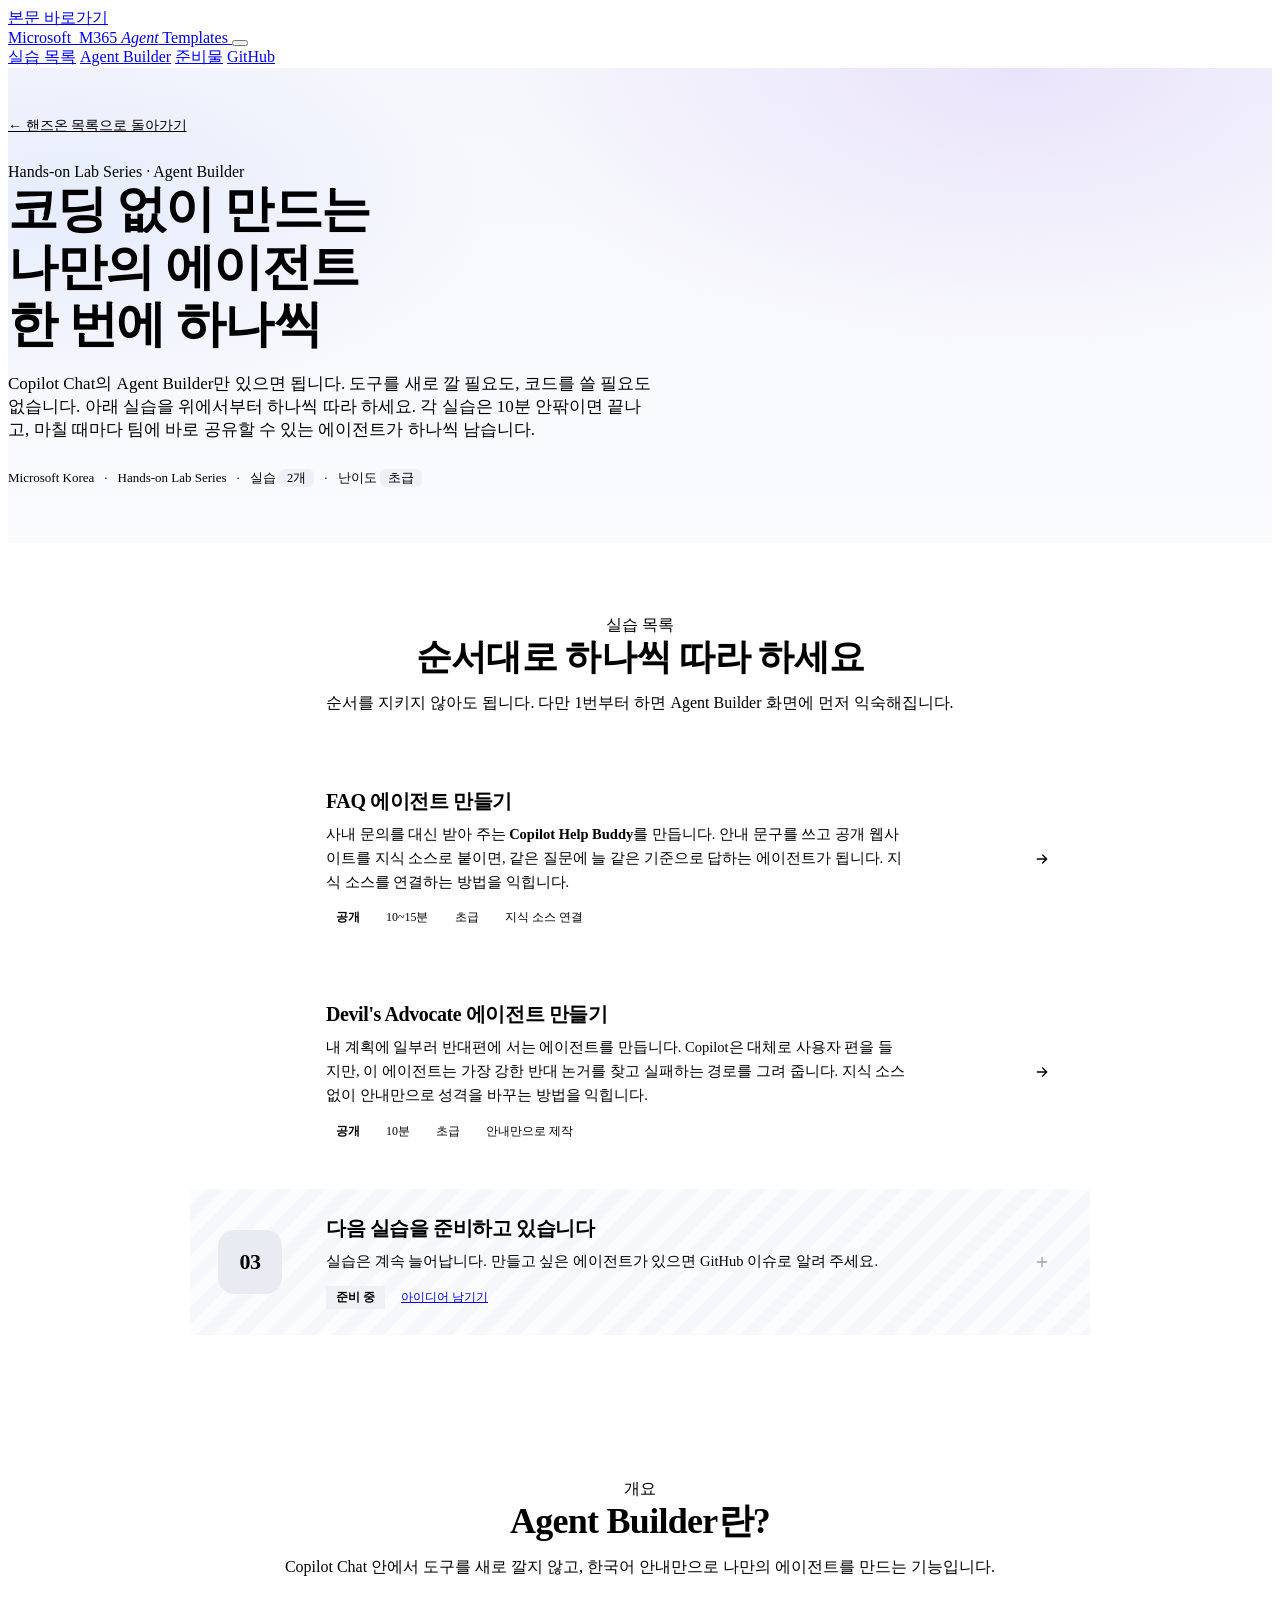
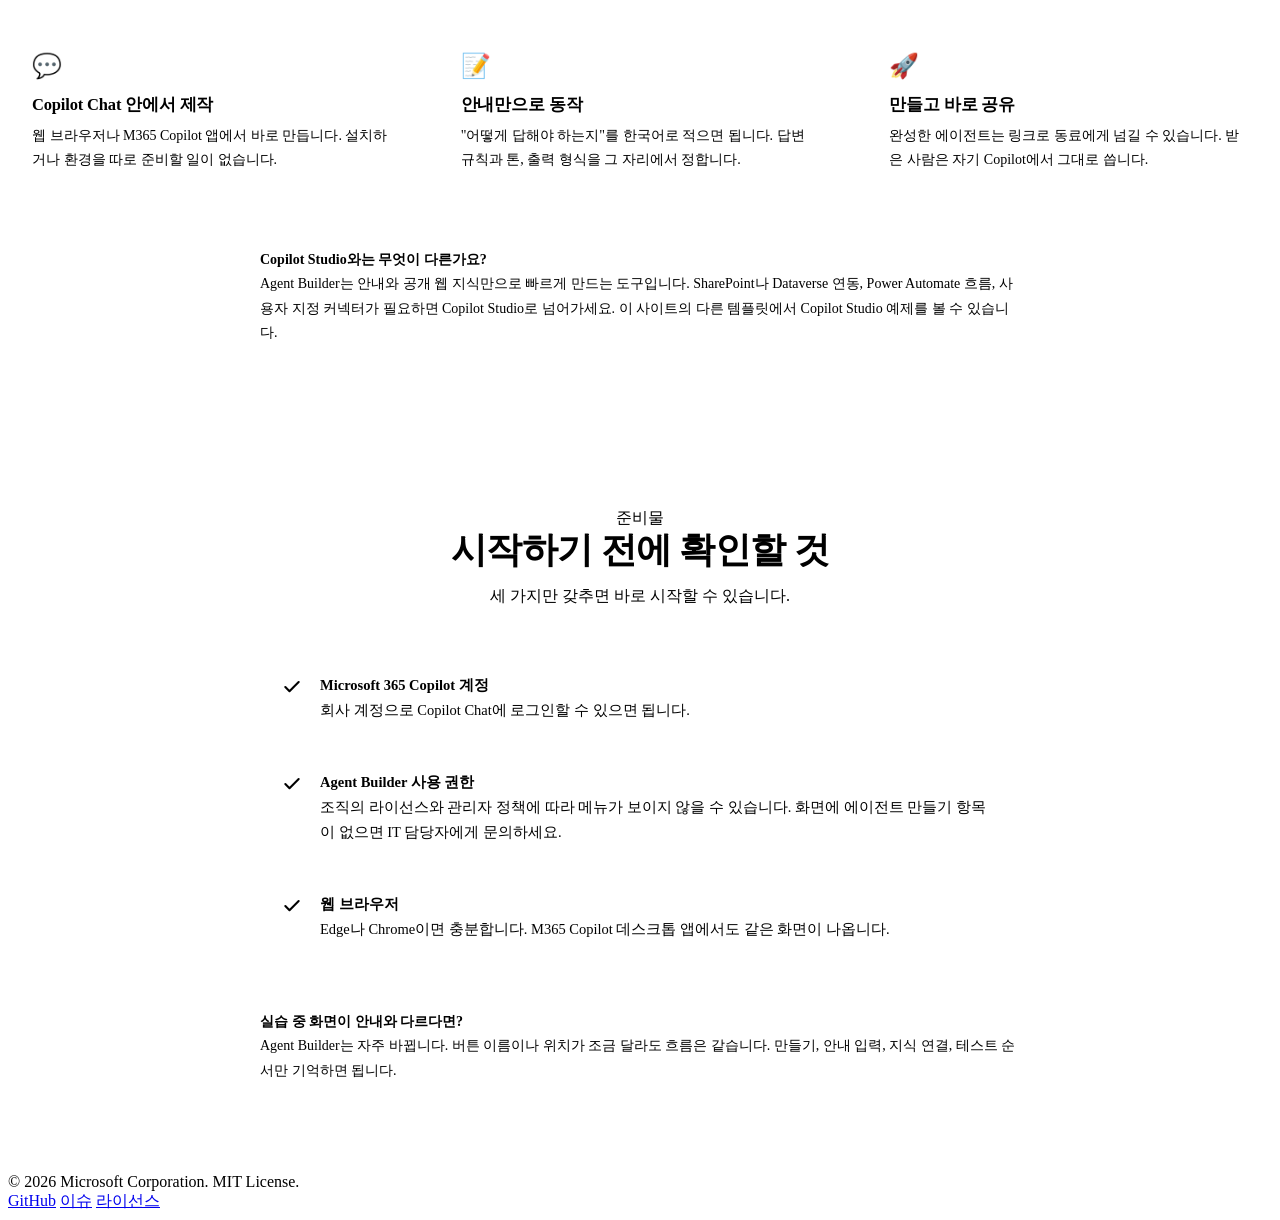
==== templates/agent-builder-labs/index.html @ c6bb88de "Agent Builder 실습 허브 페이지 추가 FAQ 에이전트와 Devil's Advocate 실습을 한 묶음으로 안내하는 허브 페이지를 만들었다. 핸즈온 카드를 개별 랩이 아니" ====
<!DOCTYPE html>
<html lang="ko">
<head>
  <meta charset="UTF-8" />
  <meta name="viewport" content="width=device-width, initial-scale=1.0" />
  <meta name="description" content="Copilot Chat의 Agent Builder로 나만의 에이전트를 만드는 실습 묶음입니다. 한 번에 하나씩 10분이면 끝납니다." />
  <meta name="theme-color" content="#fafbfd" />

  <link rel="icon" type="image/png" sizes="32x32" href="../../images/favicon-32.png" />
  <link rel="icon" type="image/png" sizes="256x256" href="../../images/favicon-256.png" />

  <title>Agent Builder 실습 — M365 Agent Templates</title>

  <link rel="preconnect" href="https://fonts.googleapis.com" />
  <link rel="preconnect" href="https://fonts.gstatic.com" crossorigin />
  <link
    href="https://fonts.googleapis.com/css2?family=Pretendard:wght@400;500;600;700;800&family=JetBrains+Mono:wght@400;600&display=swap"
    rel="stylesheet"
  />
  <link rel="stylesheet" href="../../styles.css" />

  <style>
    /* ===== Sub-page shell ===== */
    .subpage-hero {
      padding: 48px 0 56px;
      background:
        radial-gradient(900px 480px at 80% 0%, rgba(124, 58, 237, 0.10), transparent 60%),
        radial-gradient(700px 360px at 5% 30%, rgba(37, 99, 255, 0.08), transparent 60%),
        linear-gradient(180deg, #f6f7fc 0%, #fafbfd 100%);
    }
    .subpage-hero .hero-grid { display: block; max-width: 820px; }
    .subpage-hero h1 {
      font-size: clamp(30px, 4.4vw, 50px);
      line-height: 1.15;
      letter-spacing: -0.03em;
      margin: 0 0 18px;
      font-weight: 800;
      color: var(--text);
    }
    /* 한글 1글자 ≈ 0.86em (Pretendard). 38em ≈ 44자 */
    .subpage-hero .lead {
      font-size: 17px;
      color: var(--text-dim);
      margin: 0 0 28px;
      max-width: 38em;
    }
    .hero-meta {
      display: flex;
      flex-wrap: wrap;
      gap: 10px;
      align-items: center;
      font-size: 13px;
      color: var(--text-dim);
      margin-top: 18px;
    }
    .hero-meta code {
      font-family: var(--font-mono);
      font-size: 12.5px;
      padding: 2px 8px;
      background: #eef0f8;
      border-radius: 6px;
      color: var(--text-soft);
    }

    .back-link {
      display: inline-flex;
      align-items: center;
      gap: 6px;
      font-size: 14px;
      color: var(--text-soft);
      margin-bottom: 28px;
      transition: color 0.15s ease;
    }
    .back-link:hover { color: var(--text); }

    .section { padding: 72px 0; }
    .section-alt {
      background: var(--surface-2);
      border-top: 1px solid var(--border);
      border-bottom: 1px solid var(--border);
    }
    .section-head {
      text-align: center;
      max-width: 720px;
      margin: 0 auto 48px;
    }
    .section-head .eyebrow { margin-bottom: 16px; }
    .section-head h2 {
      font-size: clamp(26px, 3.2vw, 36px);
      line-height: 1.2;
      letter-spacing: -0.02em;
      margin: 0 0 14px;
      font-weight: 800;
      color: var(--text);
    }
    .section-head .lead {
      font-size: 16px;
      color: var(--text-dim);
      margin: 0;
    }

    /* ===== Lab list ===== */
    .lab-list {
      display: grid;
      gap: 20px;
      max-width: 900px;
      margin: 0 auto;
    }
    .lab-card {
      position: relative;
      display: grid;
      grid-template-columns: 84px 1fr auto;
      align-items: center;
      gap: 24px;
      padding: 26px 28px;
      background: var(--surface);
      border: 1px solid var(--border);
      border-radius: var(--radius);
      box-shadow: var(--shadow-xs);
      transition: border-color 0.15s ease, box-shadow 0.2s ease, transform 0.2s ease;
    }
    .lab-card.is-live:hover {
      border-color: var(--border-strong);
      box-shadow: var(--shadow);
      transform: translateY(-2px);
    }
    .lab-card.is-soon {
      background: repeating-linear-gradient(
        135deg, #fbfcfe, #fbfcfe 12px, #f6f7fb 12px, #f6f7fb 24px
      );
    }

    .lab-num {
      display: flex;
      align-items: center;
      justify-content: center;
      width: 64px;
      height: 64px;
      border-radius: 16px;
      font-family: var(--font-mono);
      font-size: 22px;
      font-weight: 600;
      letter-spacing: -0.02em;
      background: linear-gradient(135deg, var(--blue) 0%, var(--purple) 100%);
      color: #fff;
    }
    .lab-card.is-soon .lab-num {
      background: #e9ebf2;
      color: var(--muted);
    }

    .lab-body h3 {
      font-size: 20px;
      font-weight: 700;
      letter-spacing: -0.02em;
      margin: 0 0 8px;
      color: var(--text);
    }
    .lab-body h3 a {
      color: inherit;
      text-decoration: none;
    }
    .lab-body h3 a::after {
      content: "";
      position: absolute;
      inset: 0;
      border-radius: var(--radius);
    }
    .lab-body p {
      font-size: 14.5px;
      line-height: 1.65;
      color: var(--text-dim);
      margin: 0 0 12px;
      max-width: 40em;
    }
    .lab-tags {
      display: flex;
      flex-wrap: wrap;
      gap: 6px;
    }
    .lab-tags span {
      font-size: 12px;
      padding: 3px 10px;
      border-radius: var(--radius-pill);
      background: var(--surface-2);
      border: 1px solid var(--border);
      color: var(--text-soft);
    }
    .lab-tags span.state-live {
      background: var(--tag-handson-bg);
      border-color: transparent;
      color: var(--tag-handson-fg);
      font-weight: 600;
    }
    .lab-tags span.state-soon {
      background: #f0f1f6;
      border-color: transparent;
      color: var(--muted);
      font-weight: 600;
    }

    .lab-go {
      display: inline-flex;
      align-items: center;
      justify-content: center;
      width: 40px;
      height: 40px;
      border-radius: 50%;
      border: 1px solid var(--border);
      color: var(--text-soft);
      flex: none;
    }
    .lab-card.is-live:hover .lab-go {
      background: var(--text);
      border-color: var(--text);
      color: #fff;
    }
    .lab-card.is-soon .lab-go { opacity: 0.35; }

    /* ===== Feature grid ===== */
    .features-grid {
      display: grid;
      grid-template-columns: repeat(3, 1fr);
      gap: 22px;
    }
    .feature {
      padding: 26px 24px;
      background: var(--surface);
      border: 1px solid var(--border);
      border-radius: var(--radius);
    }
    .feature-icon {
      font-size: 24px;
      margin-bottom: 14px;
    }
    .feature h3 {
      font-size: 16.5px;
      font-weight: 700;
      letter-spacing: -0.01em;
      margin: 0 0 8px;
      color: var(--text);
    }
    .feature p {
      font-size: 14px;
      line-height: 1.7;
      color: var(--text-dim);
      margin: 0;
    }

    /* ===== Checklist ===== */
    .checklist {
      list-style: none;
      padding: 0;
      margin: 0 auto;
      max-width: 760px;
      display: grid;
      gap: 12px;
    }
    .checklist li {
      display: grid;
      grid-template-columns: 24px 1fr;
      gap: 14px;
      align-items: start;
      padding: 18px 22px;
      background: var(--surface);
      border: 1px solid var(--border);
      border-radius: var(--radius-sm);
      font-size: 14.5px;
      line-height: 1.7;
      color: var(--text-soft);
    }
    .checklist li svg { margin-top: 4px; color: var(--tag-handson-fg); }
    .checklist li strong { color: var(--text); }

    .note {
      max-width: 760px;
      margin: 32px auto 0;
      padding: 18px 22px;
      background: var(--surface);
      border: 1px solid var(--border);
      border-left: 3px solid var(--tag-handson-fg);
      border-radius: var(--radius-sm);
      font-size: 14px;
      line-height: 1.75;
      color: var(--text-soft);
    }
    .note strong { color: var(--text); }

    @media (max-width: 1024px) {
      .subpage-hero { padding: 36px 0 48px; }
      .features-grid { grid-template-columns: repeat(2, 1fr); }
    }
    @media (max-width: 720px) {
      .section { padding: 56px 0; }
      .features-grid { grid-template-columns: 1fr; }
      .lab-card {
        grid-template-columns: 52px 1fr;
        gap: 16px 18px;
        padding: 22px 20px;
      }
      .lab-num { width: 52px; height: 52px; font-size: 18px; border-radius: 14px; }
      .lab-go { display: none; }
    }
  </style>
</head>
<body>
  <a class="skip-link" href="#main">본문 바로가기</a>

  <header class="site-header">
    <div class="container nav">
      <a class="brand" href="../../index.html" aria-label="M365 Agent Templates 홈">
        <span class="brand-logo" aria-hidden="true">
          <span></span><span></span><span></span><span></span>
        </span>
        <span class="brand-text">Microsoft &nbsp;M365 <em>Agent</em> Templates</span>
      </a>

      <button class="nav-toggle" aria-expanded="false" aria-controls="primary-nav" aria-label="메뉴 열기">
        <span></span><span></span><span></span>
      </button>

      <nav id="primary-nav" class="primary-nav" aria-label="주 메뉴">
        <a href="#labs">실습 목록</a>
        <a href="#about">Agent Builder</a>
        <a href="#ready">준비물</a>
        <a href="https://github.com/microsoft/KoreaCopilotAgent" target="_blank" rel="noopener">GitHub</a>
      </nav>
    </div>
  </header>

  <main id="main">
    <!-- HERO -->
    <section class="subpage-hero">
      <div class="container">
        <a class="back-link" href="../../index.html?filter=handson#templates">← 핸즈온 목록으로 돌아가기</a>

        <div class="hero-grid">
          <div class="hero-copy">
            <span class="eyebrow">Hands-on Lab Series · Agent Builder</span>
            <h1>
              코딩 없이 만드는<br />
              <span class="gradient-text">나만의 에이전트</span><br />
              한 번에 하나씩
            </h1>
            <p class="lead">
              Copilot Chat의 Agent Builder만 있으면 됩니다. 도구를 새로 깔 필요도, 코드를 쓸 필요도 없습니다.
              아래 실습을 위에서부터 하나씩 따라 하세요. 각 실습은 10분 안팎이면 끝나고,
              마칠 때마다 팀에 바로 공유할 수 있는 에이전트가 하나씩 남습니다.
            </p>

            <div class="hero-meta">
              <span>Microsoft Korea</span>
              <span aria-hidden="true">·</span>
              <span>Hands-on Lab Series</span>
              <span aria-hidden="true">·</span>
              <span>실습 <code>2개</code></span>
              <span aria-hidden="true">·</span>
              <span>난이도 <code>초급</code></span>
            </div>
          </div>
        </div>
      </div>
    </section>

    <!-- LAB LIST -->
    <section id="labs" class="section">
      <div class="container">
        <header class="section-head">
          <span class="eyebrow">실습 목록</span>
          <h2>순서대로 하나씩 따라 하세요</h2>
          <p class="lead">순서를 지키지 않아도 됩니다. 다만 1번부터 하면 Agent Builder 화면에 먼저 익숙해집니다.</p>
        </header>

        <div class="lab-list">
          <!-- Lab 01 -->
          <article class="lab-card is-live">
            <div class="lab-num" aria-hidden="true">01</div>
            <div class="lab-body">
              <h3><a href="../faq-agent-builder/">FAQ 에이전트 만들기</a></h3>
              <p>
                사내 문의를 대신 받아 주는 <strong>Copilot Help Buddy</strong>를 만듭니다.
                안내 문구를 쓰고 공개 웹사이트를 지식 소스로 붙이면, 같은 질문에 늘 같은 기준으로 답하는 에이전트가 됩니다.
                지식 소스를 연결하는 방법을 익힙니다.
              </p>
              <div class="lab-tags">
                <span class="state-live">공개</span>
                <span>10~15분</span>
                <span>초급</span>
                <span>지식 소스 연결</span>
              </div>
            </div>
            <span class="lab-go" aria-hidden="true">
              <svg width="16" height="16" viewBox="0 0 24 24" fill="none" stroke="currentColor" stroke-width="2" stroke-linecap="round" stroke-linejoin="round"><path d="M5 12h14M13 6l6 6-6 6"/></svg>
            </span>
          </article>

          <!-- Lab 02 -->
          <article class="lab-card is-live">
            <div class="lab-num" aria-hidden="true">02</div>
            <div class="lab-body">
              <h3><a href="../devils-advocate-agent-builder/">Devil's Advocate 에이전트 만들기</a></h3>
              <p>
                내 계획에 일부러 반대편에 서는 에이전트를 만듭니다.
                Copilot은 대체로 사용자 편을 들지만, 이 에이전트는 가장 강한 반대 논거를 찾고 실패하는 경로를 그려 줍니다.
                지식 소스 없이 안내만으로 성격을 바꾸는 방법을 익힙니다.
              </p>
              <div class="lab-tags">
                <span class="state-live">공개</span>
                <span>10분</span>
                <span>초급</span>
                <span>안내만으로 제작</span>
              </div>
            </div>
            <span class="lab-go" aria-hidden="true">
              <svg width="16" height="16" viewBox="0 0 24 24" fill="none" stroke="currentColor" stroke-width="2" stroke-linecap="round" stroke-linejoin="round"><path d="M5 12h14M13 6l6 6-6 6"/></svg>
            </span>
          </article>

          <!-- Next -->
          <article class="lab-card is-soon">
            <div class="lab-num" aria-hidden="true">03</div>
            <div class="lab-body">
              <h3>다음 실습을 준비하고 있습니다</h3>
              <p>
                실습은 계속 늘어납니다. 만들고 싶은 에이전트가 있으면 GitHub 이슈로 알려 주세요.
              </p>
              <div class="lab-tags">
                <span class="state-soon">준비 중</span>
                <span><a href="https://github.com/microsoft/KoreaCopilotAgent/issues" target="_blank" rel="noopener">아이디어 남기기</a></span>
              </div>
            </div>
            <span class="lab-go" aria-hidden="true">
              <svg width="16" height="16" viewBox="0 0 24 24" fill="none" stroke="currentColor" stroke-width="2" stroke-linecap="round" stroke-linejoin="round"><path d="M12 5v14M5 12h14"/></svg>
            </span>
          </article>
        </div>
      </div>
    </section>

    <!-- ABOUT -->
    <section id="about" class="section section-alt">
      <div class="container">
        <header class="section-head">
          <span class="eyebrow">개요</span>
          <h2>Agent Builder란?</h2>
          <p class="lead">Copilot Chat 안에서 도구를 새로 깔지 않고, 한국어 안내만으로 나만의 에이전트를 만드는 기능입니다.</p>
        </header>

        <div class="features-grid">
          <article class="feature">
            <div class="feature-icon" aria-hidden="true">💬</div>
            <h3>Copilot Chat 안에서 제작</h3>
            <p>웹 브라우저나 M365 Copilot 앱에서 바로 만듭니다. 설치하거나 환경을 따로 준비할 일이 없습니다.</p>
          </article>
          <article class="feature">
            <div class="feature-icon" aria-hidden="true">📝</div>
            <h3>안내만으로 동작</h3>
            <p>"어떻게 답해야 하는지"를 한국어로 적으면 됩니다. 답변 규칙과 톤, 출력 형식을 그 자리에서 정합니다.</p>
          </article>
          <article class="feature">
            <div class="feature-icon" aria-hidden="true">🚀</div>
            <h3>만들고 바로 공유</h3>
            <p>완성한 에이전트는 링크로 동료에게 넘길 수 있습니다. 받은 사람은 자기 Copilot에서 그대로 씁니다.</p>
          </article>
        </div>

        <div class="note">
          <strong>Copilot Studio와는 무엇이 다른가요?</strong><br />
          Agent Builder는 안내와 공개 웹 지식만으로 빠르게 만드는 도구입니다.
          SharePoint나 Dataverse 연동, Power Automate 흐름, 사용자 지정 커넥터가 필요하면 Copilot Studio로 넘어가세요.
          이 사이트의 다른 템플릿에서 Copilot Studio 예제를 볼 수 있습니다.
        </div>
      </div>
    </section>

    <!-- READY -->
    <section id="ready" class="section">
      <div class="container">
        <header class="section-head">
          <span class="eyebrow">준비물</span>
          <h2>시작하기 전에 확인할 것</h2>
          <p class="lead">세 가지만 갖추면 바로 시작할 수 있습니다.</p>
        </header>

        <ul class="checklist">
          <li>
            <svg width="20" height="20" viewBox="0 0 24 24" fill="none" stroke="currentColor" stroke-width="2.5" stroke-linecap="round" stroke-linejoin="round" aria-hidden="true"><polyline points="20 6 9 17 4 12"/></svg>
            <div><strong>Microsoft 365 Copilot 계정</strong><br />회사 계정으로 Copilot Chat에 로그인할 수 있으면 됩니다.</div>
          </li>
          <li>
            <svg width="20" height="20" viewBox="0 0 24 24" fill="none" stroke="currentColor" stroke-width="2.5" stroke-linecap="round" stroke-linejoin="round" aria-hidden="true"><polyline points="20 6 9 17 4 12"/></svg>
            <div><strong>Agent Builder 사용 권한</strong><br />조직의 라이선스와 관리자 정책에 따라 메뉴가 보이지 않을 수 있습니다. 화면에 에이전트 만들기 항목이 없으면 IT 담당자에게 문의하세요.</div>
          </li>
          <li>
            <svg width="20" height="20" viewBox="0 0 24 24" fill="none" stroke="currentColor" stroke-width="2.5" stroke-linecap="round" stroke-linejoin="round" aria-hidden="true"><polyline points="20 6 9 17 4 12"/></svg>
            <div><strong>웹 브라우저</strong><br />Edge나 Chrome이면 충분합니다. M365 Copilot 데스크톱 앱에서도 같은 화면이 나옵니다.</div>
          </li>
        </ul>

        <div class="note">
          <strong>실습 중 화면이 안내와 다르다면?</strong><br />
          Agent Builder는 자주 바뀝니다. 버튼 이름이나 위치가 조금 달라도 흐름은 같습니다.
          만들기, 안내 입력, 지식 연결, 테스트 순서만 기억하면 됩니다.
        </div>
      </div>
    </section>
  </main>

  <footer class="site-footer">
    <div class="container footer-grid">
      <div>© <span id="year"></span> Microsoft Corporation. MIT License.</div>
      <nav aria-label="푸터 메뉴">
        <a href="https://github.com/microsoft/KoreaCopilotAgent" target="_blank" rel="noopener">GitHub</a>
        <a href="https://github.com/microsoft/KoreaCopilotAgent/issues" target="_blank" rel="noopener">이슈</a>
        <a href="https://github.com/microsoft/KoreaCopilotAgent/blob/main/LICENSE" target="_blank" rel="noopener">라이선스</a>
      </nav>
    </div>
  </footer>

  <script>
    (function () {
      var toggle = document.querySelector(".nav-toggle");
      var nav = document.getElementById("primary-nav");
      if (toggle && nav) {
        toggle.addEventListener("click", function () {
          var isOpen = nav.classList.toggle("is-open");
          toggle.setAttribute("aria-expanded", String(isOpen));
          toggle.setAttribute("aria-label", isOpen ? "메뉴 닫기" : "메뉴 열기");
        });
      }
      var yearEl = document.getElementById("year");
      if (yearEl) yearEl.textContent = String(new Date().getFullYear());
    })();
  </script>
</body>
</html>
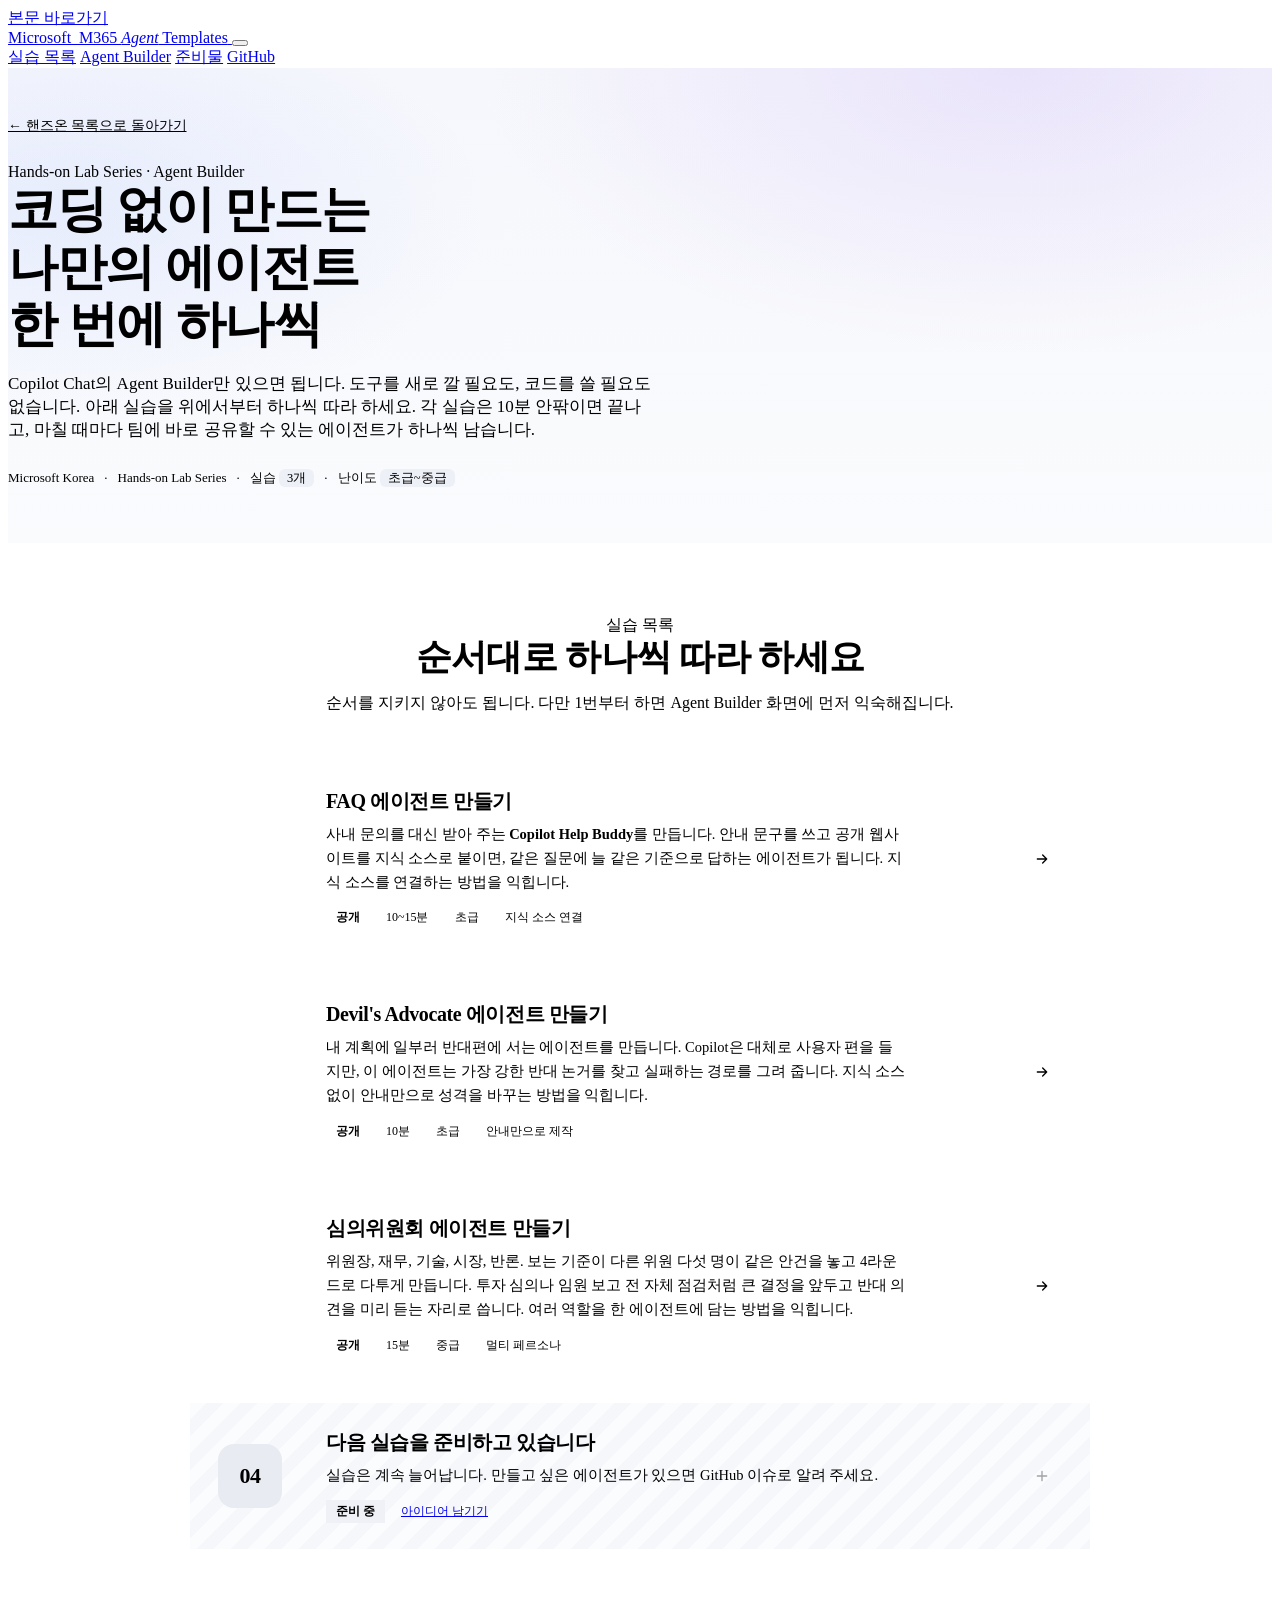
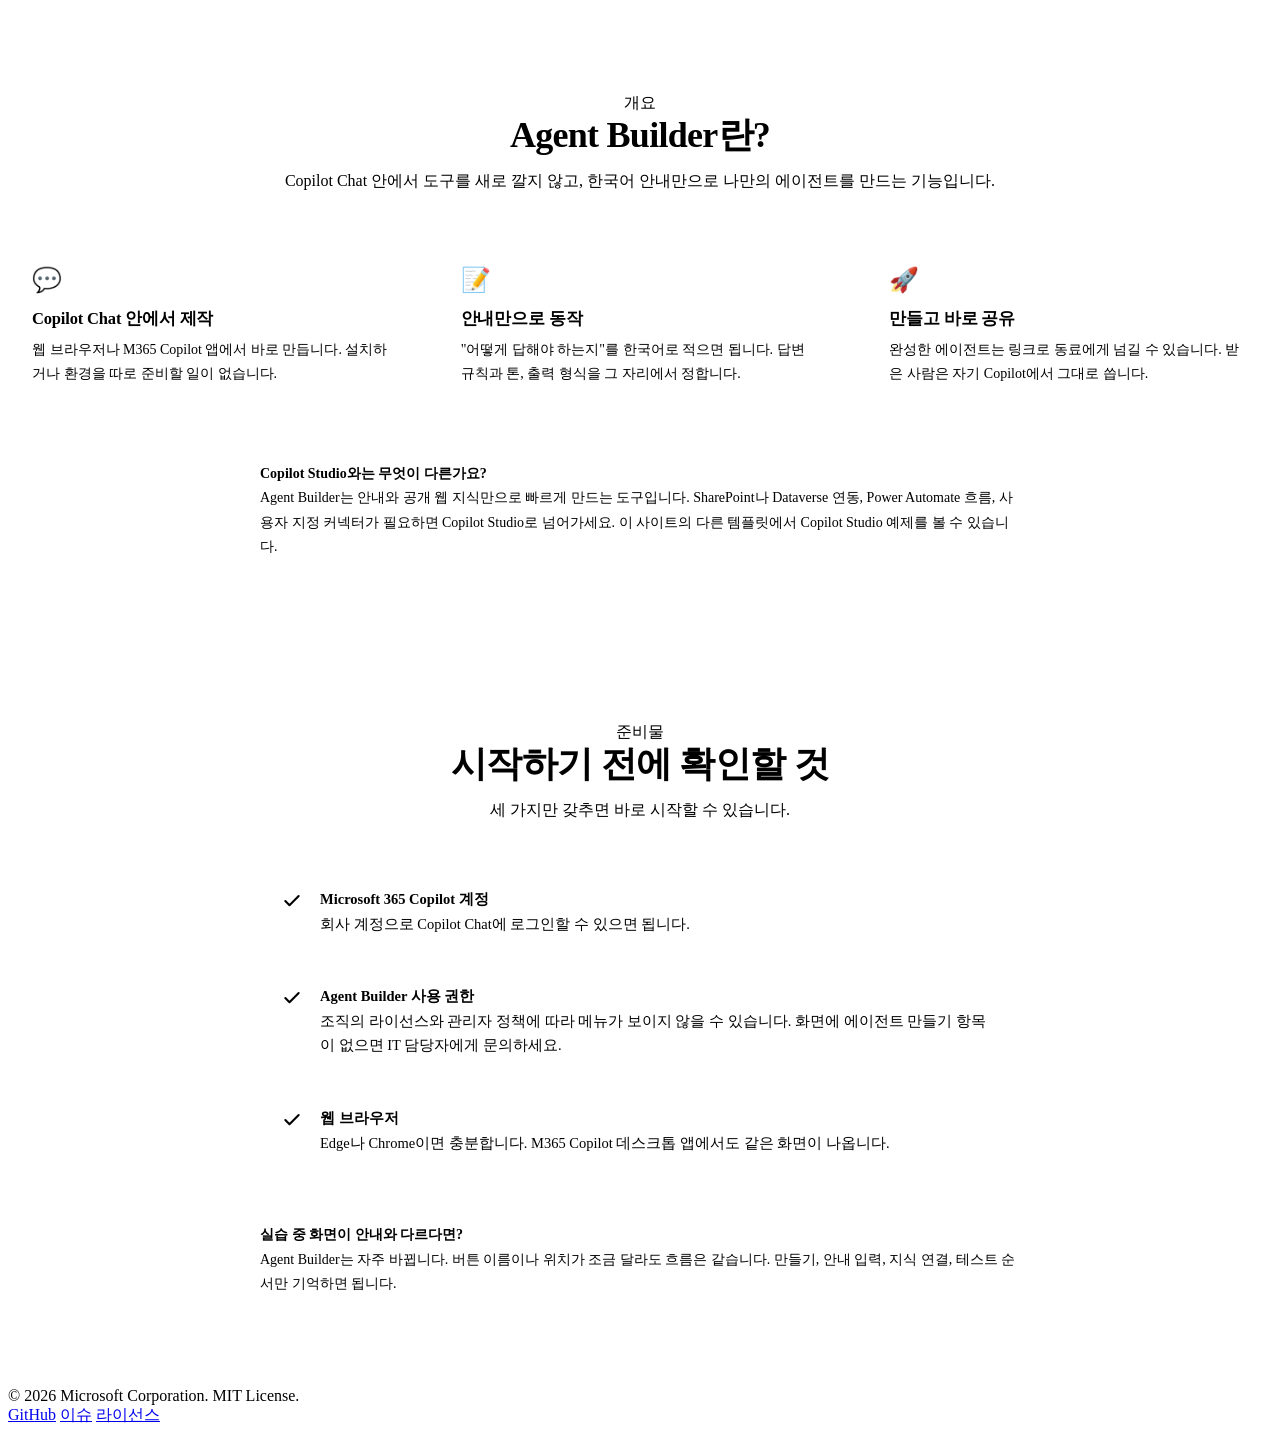
==== commit 7f93723f: "Lab 03 심의위원회 에이전트 실습 추가 위원장, 재무, 기술, 시장, 반론 다섯 위원이 4라운드로 심의하는 에이전트를 Agent Builder로 만드는 실습을 추가했다. 지식 " ====
--- a/templates/agent-builder-labs/index.html
+++ b/templates/agent-builder-labs/index.html
@@ -353,9 +353,9 @@
               <span aria-hidden="true">·</span>
               <span>Hands-on Lab Series</span>
               <span aria-hidden="true">·</span>
-              <span>실습 <code>2개</code></span>
+              <span>실습 <code>3개</code></span>
               <span aria-hidden="true">·</span>
-              <span>난이도 <code>초급</code></span>
+              <span>난이도 <code>초급~중급</code></span>
             </div>
           </div>
         </div>
@@ -416,9 +416,31 @@
             </span>
           </article>
 
+          <!-- Lab 03 -->
+          <article class="lab-card is-live">
+            <div class="lab-num" aria-hidden="true">03</div>
+            <div class="lab-body">
+              <h3><a href="../exec-committee-agent-builder/">심의위원회 에이전트 만들기</a></h3>
+              <p>
+                위원장, 재무, 기술, 시장, 반론. 보는 기준이 다른 위원 다섯 명이 같은 안건을 놓고 4라운드로 다투게 만듭니다.
+                투자 심의나 임원 보고 전 자체 점검처럼 큰 결정을 앞두고 반대 의견을 미리 듣는 자리로 씁니다.
+                여러 역할을 한 에이전트에 담는 방법을 익힙니다.
+              </p>
+              <div class="lab-tags">
+                <span class="state-live">공개</span>
+                <span>15분</span>
+                <span>중급</span>
+                <span>멀티 페르소나</span>
+              </div>
+            </div>
+            <span class="lab-go" aria-hidden="true">
+              <svg width="16" height="16" viewBox="0 0 24 24" fill="none" stroke="currentColor" stroke-width="2" stroke-linecap="round" stroke-linejoin="round"><path d="M5 12h14M13 6l6 6-6 6"/></svg>
+            </span>
+          </article>
+
           <!-- Next -->
           <article class="lab-card is-soon">
-            <div class="lab-num" aria-hidden="true">03</div>
+            <div class="lab-num" aria-hidden="true">04</div>
             <div class="lab-body">
               <h3>다음 실습을 준비하고 있습니다</h3>
               <p>
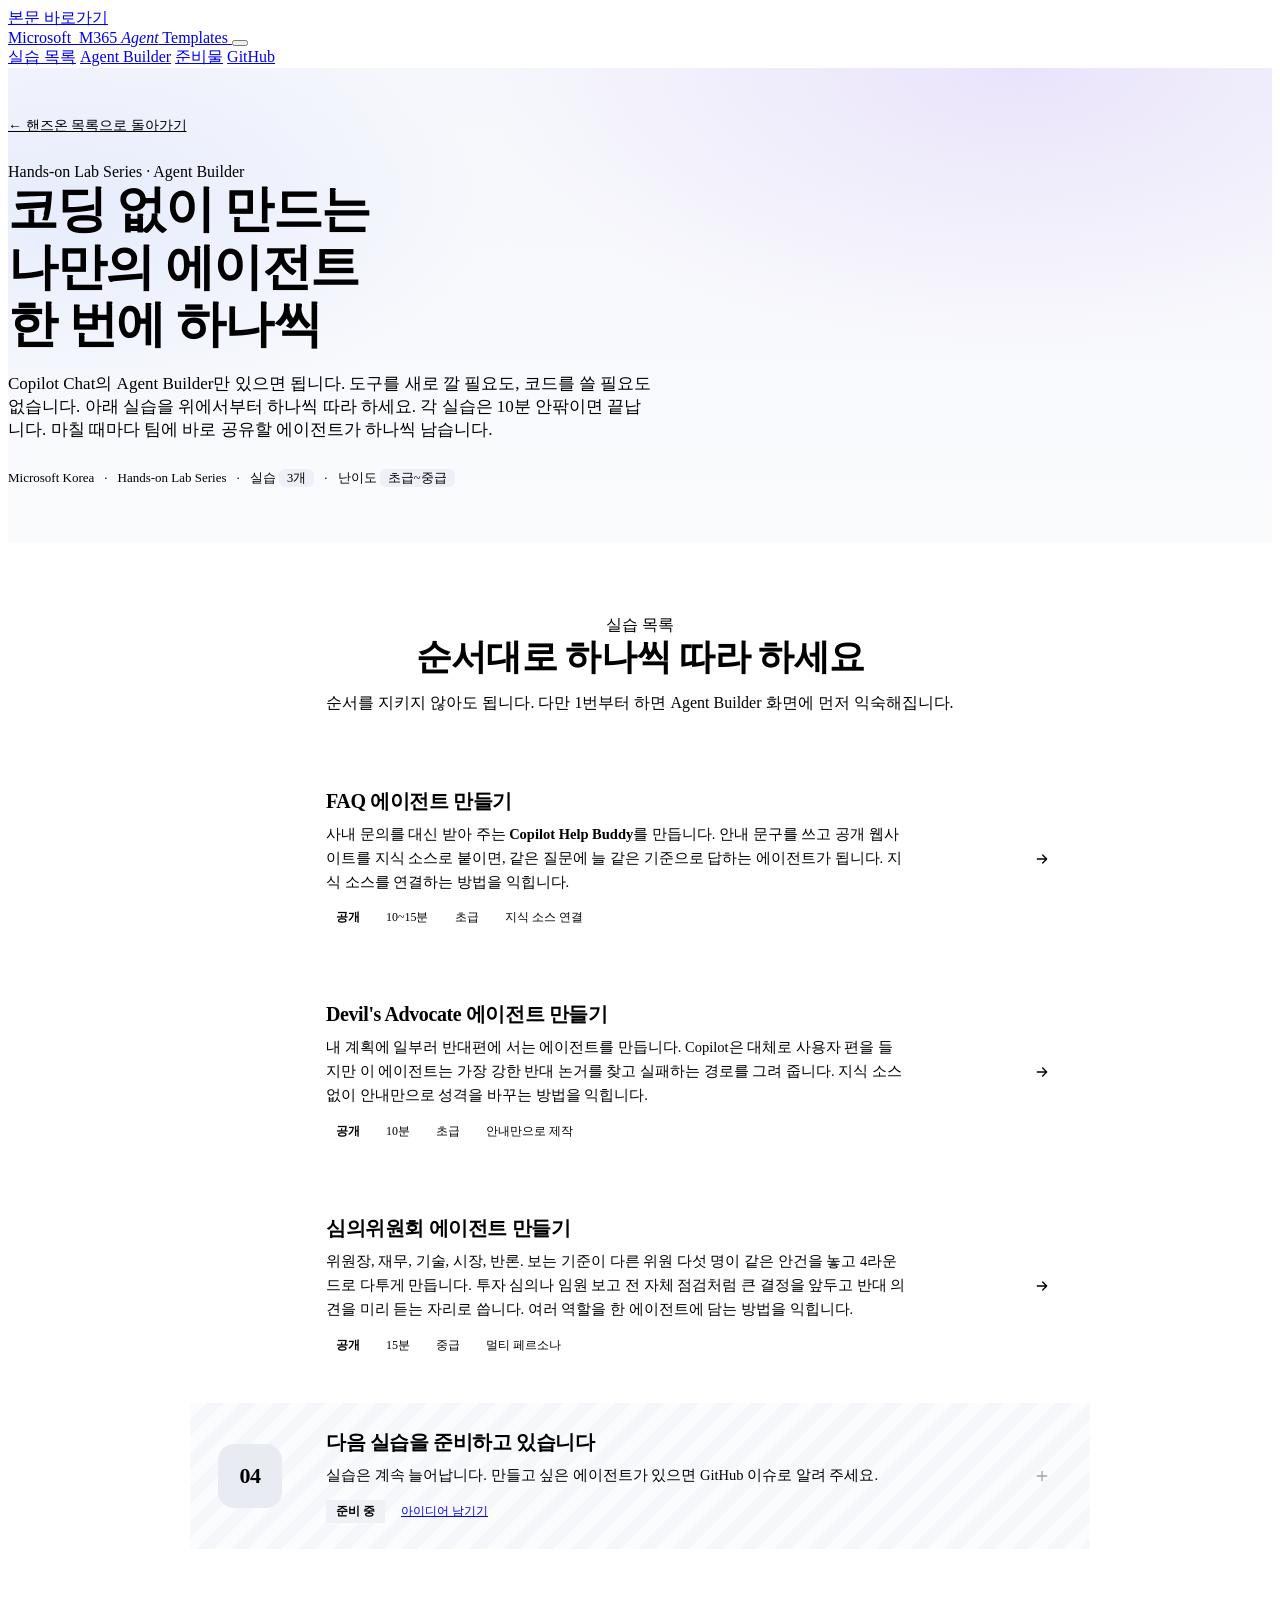
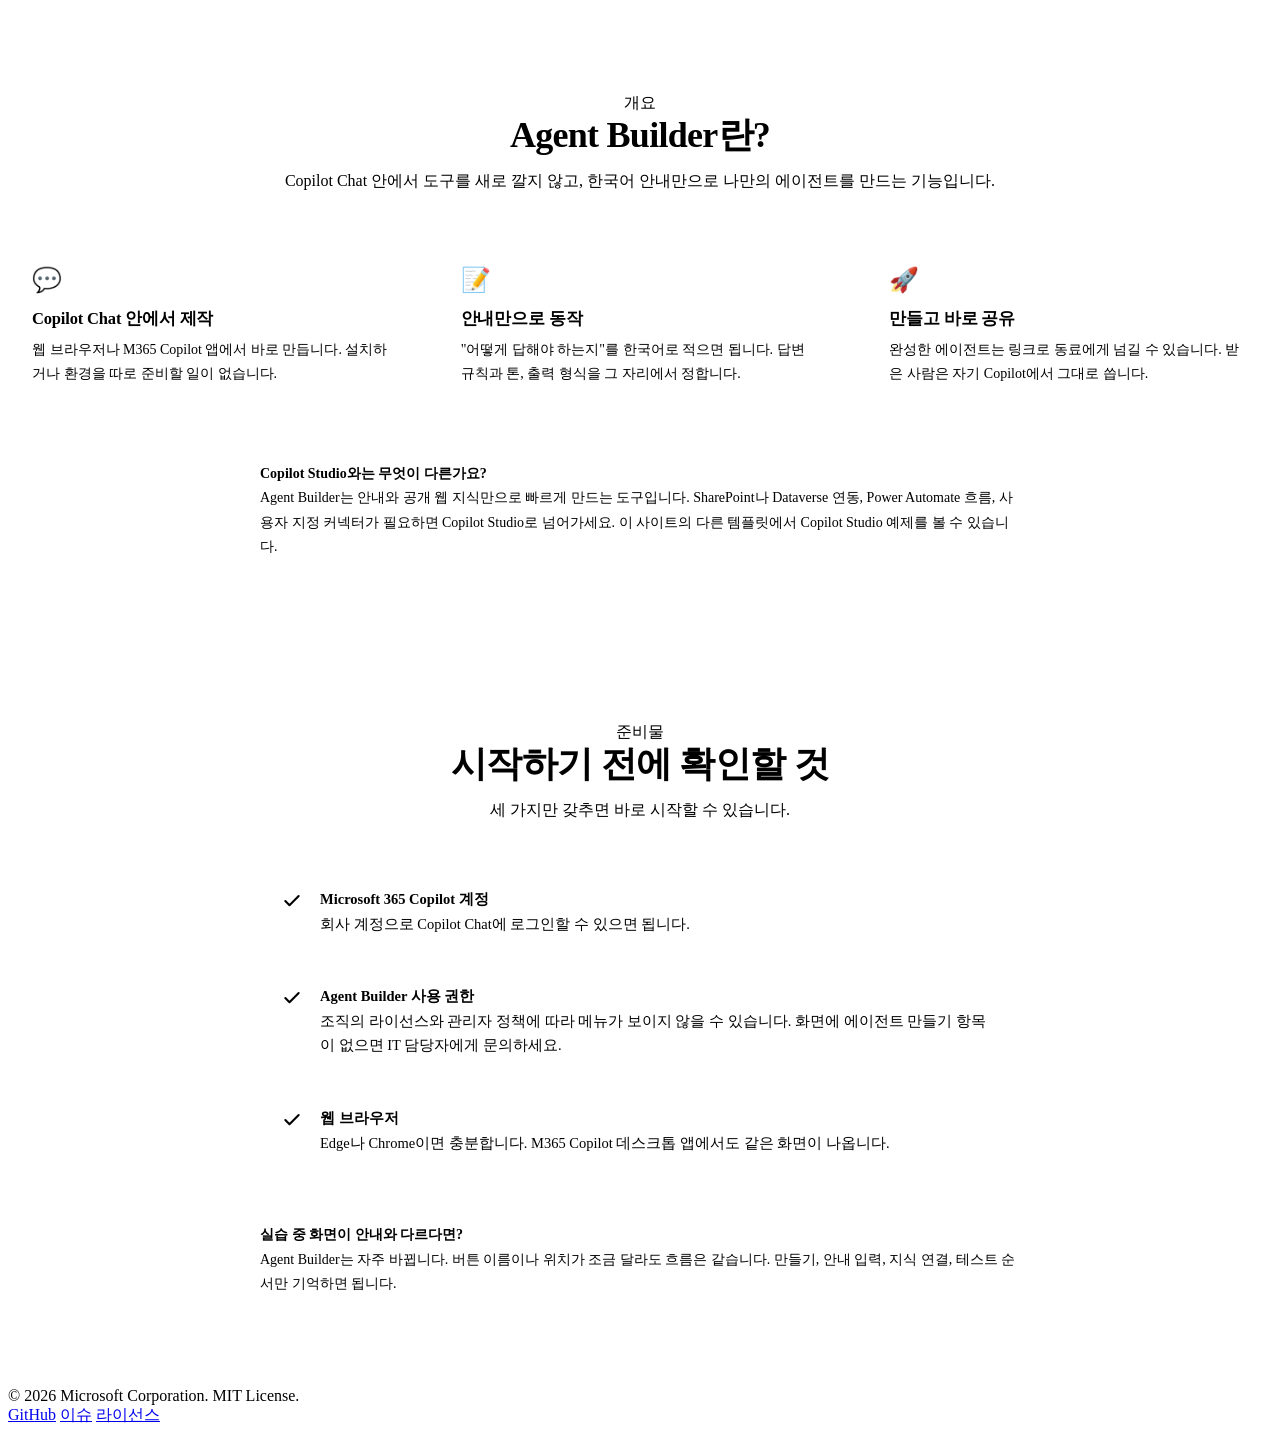
==== commit 8e7c9fcc: "korean-final 검수 반영 humanize/proofread/clarity 3단 검수 결과를 반영했다. 연결어미 뒤 쉼표 4건 제거, 대구 반복 1건 완화, 막연한 대명사 " ====
--- a/templates/agent-builder-labs/index.html
+++ b/templates/agent-builder-labs/index.html
@@ -344,8 +344,8 @@
             </h1>
             <p class="lead">
               Copilot Chat의 Agent Builder만 있으면 됩니다. 도구를 새로 깔 필요도, 코드를 쓸 필요도 없습니다.
-              아래 실습을 위에서부터 하나씩 따라 하세요. 각 실습은 10분 안팎이면 끝나고,
-              마칠 때마다 팀에 바로 공유할 수 있는 에이전트가 하나씩 남습니다.
+              아래 실습을 위에서부터 하나씩 따라 하세요. 각 실습은 10분 안팎이면 끝납니다.
+              마칠 때마다 팀에 바로 공유할 에이전트가 하나씩 남습니다.
             </p>
 
             <div class="hero-meta">
@@ -401,7 +401,7 @@
               <h3><a href="../devils-advocate-agent-builder/">Devil's Advocate 에이전트 만들기</a></h3>
               <p>
                 내 계획에 일부러 반대편에 서는 에이전트를 만듭니다.
-                Copilot은 대체로 사용자 편을 들지만, 이 에이전트는 가장 강한 반대 논거를 찾고 실패하는 경로를 그려 줍니다.
+                Copilot은 대체로 사용자 편을 들지만 이 에이전트는 가장 강한 반대 논거를 찾고 실패하는 경로를 그려 줍니다.
                 지식 소스 없이 안내만으로 성격을 바꾸는 방법을 익힙니다.
               </p>
               <div class="lab-tags">
